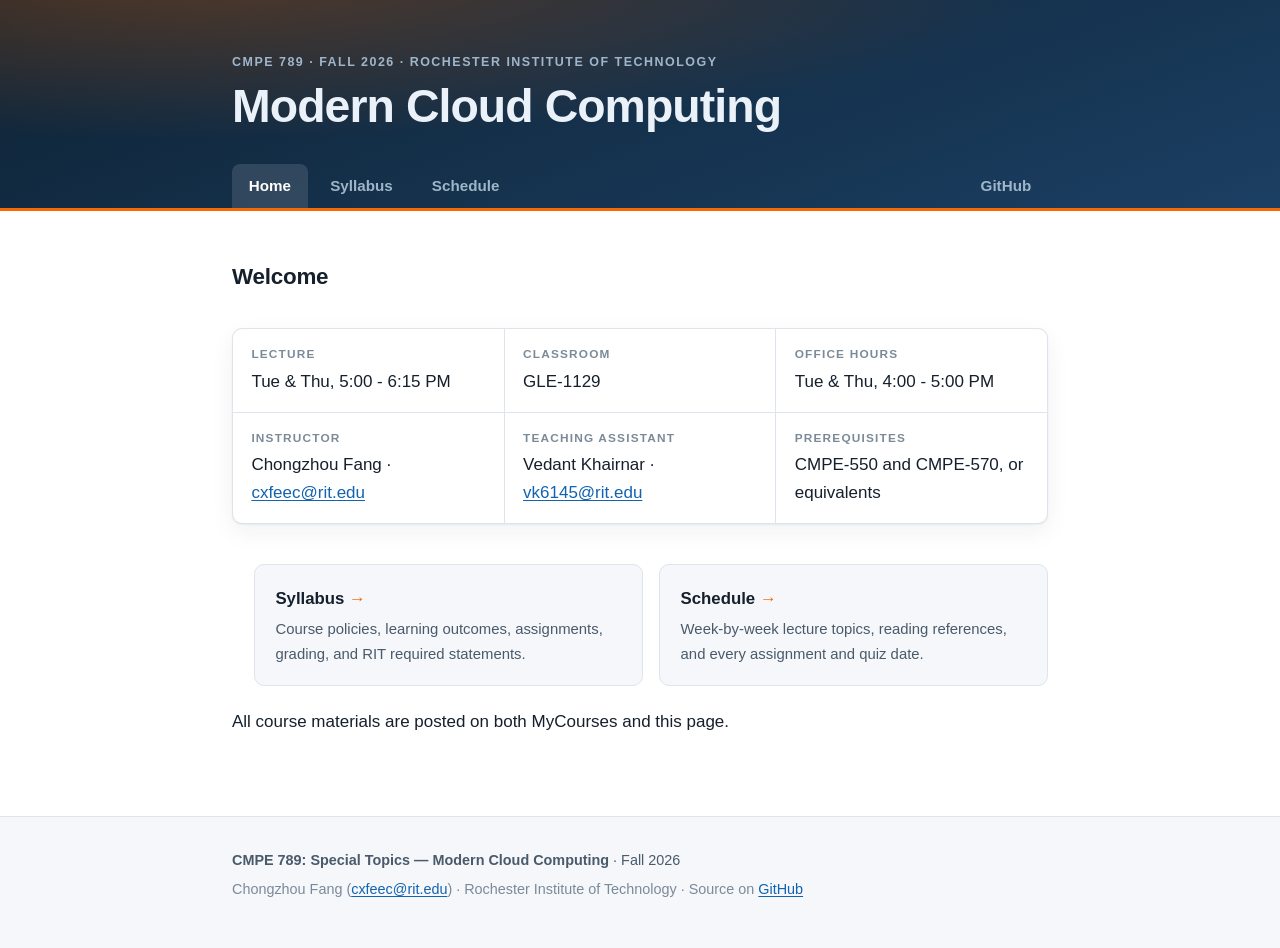
==== index.html @ 0a8a9472 "update index" ====
<!DOCTYPE html>
<html lang="en">
<head>
<meta charset="utf-8">
<meta name="viewport" content="width=device-width, initial-scale=1">
<title>CMPE 789: Modern Cloud Computing</title>
<meta name="description" content="CMPE 789 Special Topics: Modern Cloud Computing — RIT, Fall 2026. Taught by Chongzhou Fang.">
<link rel="stylesheet" href="assets/style.css">
</head>
<body>

<a class="skip-link" href="#content">Skip to content</a>

<header class="site-header">
  <div class="wrap">
    <p class="eyebrow">CMPE 789 &middot; Fall 2026 &middot; Rochester Institute of Technology</p>
    <h1 class="site-title"><a href="index.html">Modern Cloud Computing</a></h1>
    <!-- <p class="site-tagline">
      A graduate special-topics course on the design and development principles
      behind modern cloud computing systems.
    </p> -->
    <nav class="site-nav">
      <a class="is-current" href="index.html">Home</a>
      <a href="syllabus.html">Syllabus</a>
      <a href="schedule.html">Schedule</a>
      <a class="nav-right" href="https://github.com/czfteaching/CMPE789-mcc">GitHub</a>
    </nav>
  </div>
</header>

<main id="content" class="wrap page">

  <h2>Welcome</h2>

  <dl class="factbox">
    <div><dt>Lecture</dt><dd>Tue &amp; Thu, 5:00 - 6:15 PM</dd></div>
    <div><dt>Classroom</dt><dd>GLE-1129</dd></div>
    <div><dt>Office hours</dt><dd>Tue &amp; Thu, 4:00 - 5:00 PM</dd></div>
    <div><dt>Instructor</dt><dd>Chongzhou Fang &middot; <a href="mailto:cxfeec@rit.edu">cxfeec@rit.edu</a></dd></div>
    <div><dt>Teaching assistant</dt><dd>Vedant Khairnar &middot; <a href="mailto:vk6145@rit.edu">vk6145@rit.edu</a></dd></div>
    <div><dt>Prerequisites</dt><dd>CMPE-550 and CMPE-570, or equivalents</dd></div>
  </dl>

  <ul class="cards">
    <li><a class="card" href="syllabus.html">
      <h3>Syllabus <span class="arrow">&rarr;</span></h3>
      <p>Course policies, learning outcomes, assignments, grading, and RIT required statements.</p>
    </a></li>
    <li><a class="card" href="schedule.html">
      <h3>Schedule <span class="arrow">&rarr;</span></h3>
      <p>Week-by-week lecture topics, reading references, and every assignment and quiz date.</p>
    </a></li>
    <!-- <li><a class="card" href="https://github.com/czfteaching/CMPE789-mcc">
      <h3>GitHub <span class="arrow">&rarr;</span></h3>
      <p>Lecture slides, reading links, and course materials — also mirrored on MyCourses.</p>
    </a></li> -->
  </ul>

  
  <p>All course materials are posted on both MyCourses and this page.</p>

</main>

<footer class="site-footer">
  <div class="wrap">
    <p><strong>CMPE 789: Special Topics — Modern Cloud Computing</strong> &middot; Fall 2026</p>
    <p class="muted">
      Chongzhou Fang (<a href="mailto:cxfeec@rit.edu">cxfeec@rit.edu</a>) &middot;
      Rochester Institute of Technology &middot;
      Source on <a href="https://github.com/czfteaching/CMPE789-mcc">GitHub</a>
    </p>
  </div>
</footer>

</body>
</html>
---- assets/style.css ----
/* ==========================================================================
   CMPE 789 — Modern Cloud Computing
   Single stylesheet shared by every page. Plain CSS, no build step.
   ========================================================================== */

:root {
  --ink:          #16202c;
  --ink-soft:     #4a5a6b;
  --ink-faint:    #7b8a99;
  --bg:           #ffffff;
  --bg-soft:      #f5f7fa;
  --bg-sunken:    #eef2f7;
  --rule:         #dde4ec;
  --accent:       #f76902;  /* RIT orange */
  --link:         #1263b0;
  --link-hover:   #0d4a85;
  --header-a:     #0e2233;
  --header-b:     #1b3f63;
  --header-ink:   #eaf1f8;
  --header-faint: #9fb6ca;
  --shadow:       0 1px 2px rgba(16, 34, 51, .06), 0 8px 24px rgba(16, 34, 51, .06);
  --radius:       10px;
  --measure:      54rem;
}

@media (prefers-color-scheme: dark) {
  :root {
    --ink:        #e6edf4;
    --ink-soft:   #a9b8c7;
    --ink-faint:  #7f8fa0;
    --bg:         #0f1720;
    --bg-soft:    #151f2b;
    --bg-sunken:  #1a2635;
    --rule:       #26364a;
    --link:       #6cb2f2;
    --link-hover: #9acbf8;
    --shadow:     0 1px 2px rgba(0, 0, 0, .4), 0 8px 24px rgba(0, 0, 0, .3);
  }
}

*, *::before, *::after { box-sizing: border-box; }

html { -webkit-text-size-adjust: 100%; }

body {
  margin: 0;
  background: var(--bg);
  color: var(--ink);
  font-family: -apple-system, BlinkMacSystemFont, "Segoe UI", Roboto,
               Helvetica, Arial, sans-serif;
  font-size: 17px;
  line-height: 1.65;
  -webkit-font-smoothing: antialiased;
}

.wrap {
  width: 100%;
  max-width: var(--measure);
  margin: 0 auto;
  padding: 0 1.5rem;
}

a { color: var(--link); text-underline-offset: 2px; }
a:hover { color: var(--link-hover); }

.skip-link { position: absolute; left: -9999px; }
.skip-link:focus {
  left: 1rem; top: 1rem; z-index: 10;
  background: var(--accent); color: #fff;
  padding: .5rem .9rem; border-radius: 6px;
}


/* --- Header -------------------------------------------------------------- */

.site-header {
  background:
    radial-gradient(120% 140% at 15% -10%, rgba(247, 105, 2, .28) 0%, rgba(247, 105, 2, 0) 55%),
    linear-gradient(160deg, var(--header-a) 0%, var(--header-b) 100%);
  color: var(--header-ink);
  padding: 3.25rem 0 0;
  border-bottom: 3px solid var(--accent);
}

.eyebrow {
  margin: 0 0 .5rem;
  font-size: .78rem;
  font-weight: 600;
  letter-spacing: .12em;
  text-transform: uppercase;
  color: var(--header-faint);
}

.site-title {
  margin: 0;
  font-size: clamp(2rem, 5vw, 2.9rem);
  font-weight: 700;
  letter-spacing: -.02em;
  line-height: 1.1;
}
.site-title a { color: inherit; text-decoration: none; }
.site-title a:hover { color: #fff; }

.site-tagline {
  margin: .85rem 0 0;
  max-width: 46rem;
  color: var(--header-faint);
  font-size: 1.02rem;
}

.site-nav {
  display: flex;
  flex-wrap: wrap;
  gap: .35rem;
  margin-top: 2rem;
}

.site-nav a {
  display: block;
  padding: .6rem 1.05rem;
  margin-bottom: -3px;
  border-radius: 8px 8px 0 0;
  border-bottom: 3px solid transparent;
  color: var(--header-faint);
  font-weight: 600;
  font-size: .95rem;
  text-decoration: none;
}
.site-nav a:hover { color: #fff; background: rgba(255, 255, 255, .08); }
.site-nav a.is-current {
  color: #fff;
  background: rgba(255, 255, 255, .12);
  border-bottom-color: var(--accent);
}
.site-nav .nav-right { margin-left: auto; }


/* --- Content ------------------------------------------------------------- */

.page {
  padding-top: 3rem;
  padding-bottom: 4rem;
}
/* For pages built around a wide table. */
.page--wide { max-width: 74rem; }

.page-title {
  margin: 0 0 .35rem;
  font-size: clamp(1.7rem, 4vw, 2.25rem);
  font-weight: 700;
  letter-spacing: -.02em;
  line-height: 1.2;
}
.page-subtitle {
  margin: 0 0 2rem;
  color: var(--ink-soft);
  font-size: 1.05rem;
}

.page h2 {
  margin: 2.75rem 0 .75rem;
  padding-top: 1.5rem;
  border-top: 1px solid var(--rule);
  font-size: 1.4rem;
  font-weight: 700;
  letter-spacing: -.01em;
}
.page h2:first-child { margin-top: 0; padding-top: 0; border-top: 0; }

.page h3 { margin: 2rem 0 .5rem; font-size: 1.12rem; font-weight: 600; }
.page h4 { margin: 1.5rem 0 .4rem; font-size: 1rem; font-weight: 600; color: var(--ink-soft); }

.page p, .page ul, .page ol { margin: 0 0 1rem; }
.page ul, .page ol { padding-left: 1.35rem; }
.page li { margin-bottom: .35rem; }
.page li > ul, .page li > ol { margin-top: .35rem; }

.page hr { border: 0; border-top: 1px solid var(--rule); margin: 2.5rem 0; }

.page blockquote {
  margin: 1.5rem 0;
  padding: .75rem 1.25rem;
  border-left: 3px solid var(--accent);
  background: var(--bg-soft);
  border-radius: 0 var(--radius) var(--radius) 0;
  color: var(--ink-soft);
}
.page blockquote > :last-child { margin-bottom: 0; }

code, kbd, samp, pre {
  font-family: ui-monospace, SFMono-Regular, Menlo, Consolas, monospace;
}
.page code {
  background: var(--bg-sunken);
  padding: .12em .38em;
  border-radius: 4px;
  font-size: .88em;
}
.page pre {
  background: var(--bg-sunken);
  padding: 1rem 1.1rem;
  border-radius: var(--radius);
  overflow-x: auto;
  font-size: .88rem;
  line-height: 1.55;
}
.page pre code { background: none; padding: 0; font-size: inherit; }


/* --- Tables -------------------------------------------------------------- */

/* Wrap a wide table in <div class="table-scroll"> so it scrolls on its own
   instead of pushing the whole page sideways on small screens. */
.table-scroll {
  overflow-x: auto;
  margin: 1.25rem 0 1.75rem;
  border: 1px solid var(--rule);
  border-radius: var(--radius);
  box-shadow: var(--shadow);
  -webkit-overflow-scrolling: touch;
}

table {
  border-collapse: collapse;
  width: 100%;
  font-size: .93rem;
  background: var(--bg);
}
.table-scroll > table { margin: 0; min-width: 46rem; }

thead th {
  background: var(--bg-soft);
  text-align: left;
  font-weight: 600;
  font-size: .8rem;
  letter-spacing: .06em;
  text-transform: uppercase;
  white-space: nowrap;
  padding: .7rem .9rem;
  border-bottom: 2px solid var(--rule);
}

tbody td {
  padding: .7rem .9rem;
  border-bottom: 1px solid var(--rule);
  vertical-align: top;
}
tbody tr:last-child td { border-bottom: 0; }
tbody tr:hover td { background: var(--bg-soft); }

/* Break rows (October break, Thanksgiving, end of instruction). */
tbody tr.is-break td { background: var(--bg-sunken); color: var(--ink-soft); font-style: italic; }
tbody tr.is-break:hover td { background: var(--bg-sunken); }

/* Narrow columns in the schedule table. */
.col-narrow { width: 4.5rem; white-space: nowrap; }


/* --- Reusable blocks ----------------------------------------------------- */

.lede {
  font-size: 1.15rem;
  line-height: 1.6;
  color: var(--ink-soft);
  margin-bottom: 2rem;
}

/* Key/value grid — used for the course facts on the home page. */
.factbox {
  display: grid;
  grid-template-columns: repeat(auto-fit, minmax(15rem, 1fr));
  gap: 1px;
  background: var(--rule);
  border: 1px solid var(--rule);
  border-radius: var(--radius);
  overflow: hidden;
  margin: 2rem 0 2.5rem;
  box-shadow: var(--shadow);
}
.factbox > div { background: var(--bg); padding: 1rem 1.15rem; }
.factbox dt {
  font-size: .74rem;
  font-weight: 600;
  letter-spacing: .1em;
  text-transform: uppercase;
  color: var(--ink-faint);
  margin-bottom: .2rem;
}
.factbox dd { margin: 0; font-weight: 500; }

/* Linked cards. */
.cards {
  display: grid;
  grid-template-columns: repeat(auto-fit, minmax(16rem, 1fr));
  gap: 1rem;
  margin: 1.5rem 0 2.5rem;
  padding: 0;
  list-style: none;
}
.card {
  display: block;
  padding: 1.2rem 1.3rem;
  background: var(--bg-soft);
  border: 1px solid var(--rule);
  border-radius: var(--radius);
  text-decoration: none;
  color: inherit;
  transition: transform .12s ease, box-shadow .12s ease, border-color .12s ease;
}
.card:hover {
  transform: translateY(-2px);
  border-color: var(--accent);
  box-shadow: var(--shadow);
  color: inherit;
}
.card h3 { margin: 0 0 .3rem; font-size: 1.05rem; font-weight: 600; }
.card p { margin: 0; font-size: .93rem; color: var(--ink-soft); }
.card .arrow { color: var(--accent); font-weight: 700; }

/* Highlighted note. */
.callout {
  padding: 1rem 1.25rem;
  background: var(--bg-soft);
  border: 1px solid var(--rule);
  border-left: 3px solid var(--accent);
  border-radius: 0 var(--radius) var(--radius) 0;
  margin: 1.75rem 0;
}
.callout > :last-child { margin-bottom: 0; }


/* --- Footer -------------------------------------------------------------- */

.site-footer {
  border-top: 1px solid var(--rule);
  background: var(--bg-soft);
  padding: 2rem 0 2.5rem;
  font-size: .9rem;
  color: var(--ink-soft);
}
.site-footer p { margin: 0 0 .35rem; }
.site-footer .muted { color: var(--ink-faint); }


/* --- Small screens ------------------------------------------------------- */

@media (max-width: 40rem) {
  body { font-size: 16px; }
  .site-header { padding-top: 2.25rem; }
  .site-nav { gap: .2rem; }
  .site-nav a { padding: .5rem .7rem; font-size: .88rem; }
  .site-nav .nav-right { margin-left: 0; }
  .page { padding-top: 2rem; }
}

@media print {
  .site-nav, .skip-link { display: none; }
  .site-header { background: none; color: #000; border-bottom: 2px solid #000; }
  .eyebrow, .site-tagline { color: #444; }
  .table-scroll { overflow: visible; box-shadow: none; }
  .table-scroll > table { min-width: 0; }
  a { color: #000; }
}
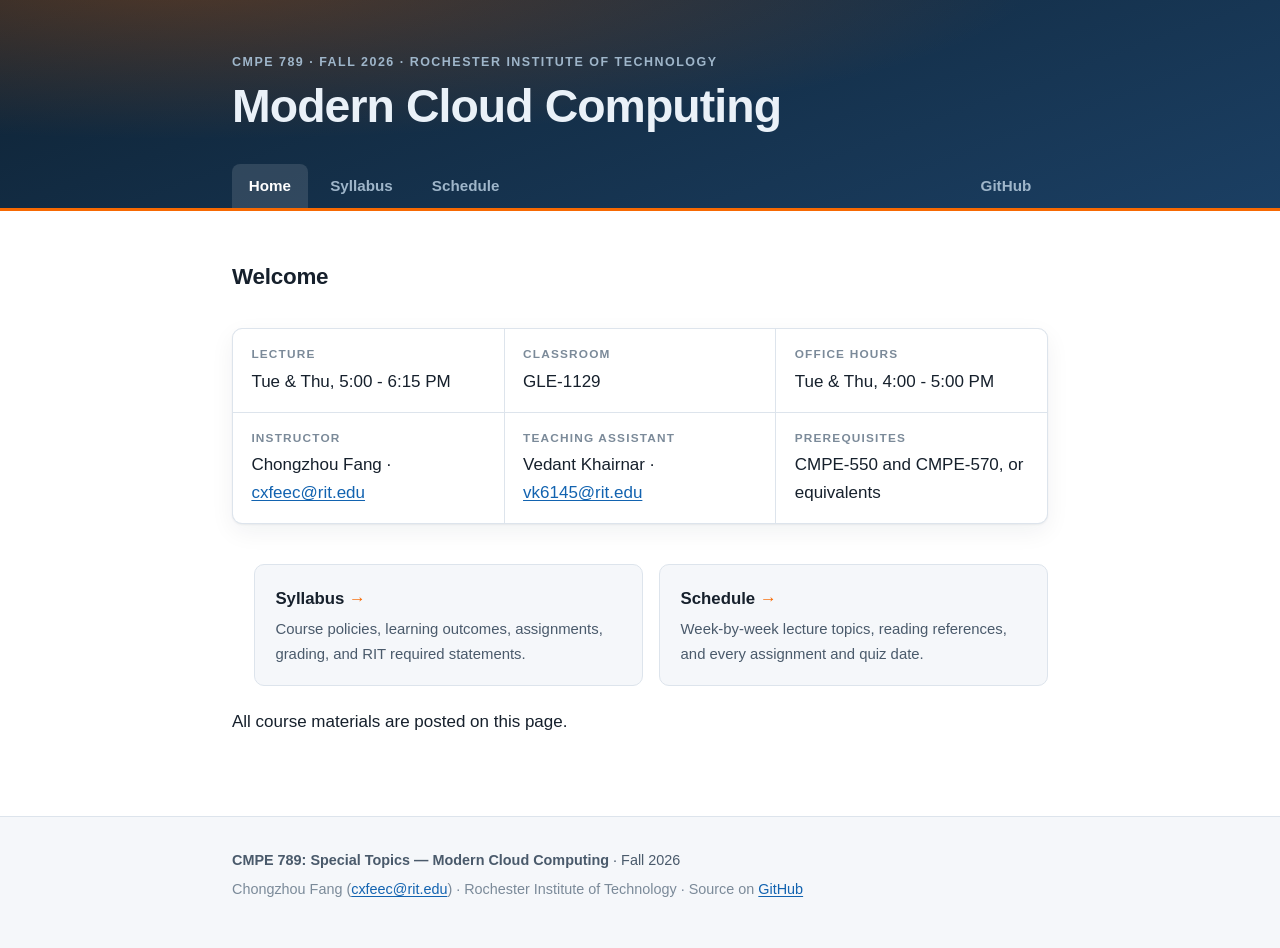
==== commit 8f4f6703: "update index and syllabus" ====
--- a/index.html
+++ b/index.html
@@ -57,7 +57,7 @@
   </ul>
 
   
-  <p>All course materials are posted on both MyCourses and this page.</p>
+  <p>All course materials are posted on this page.</p>
 
 </main>
 
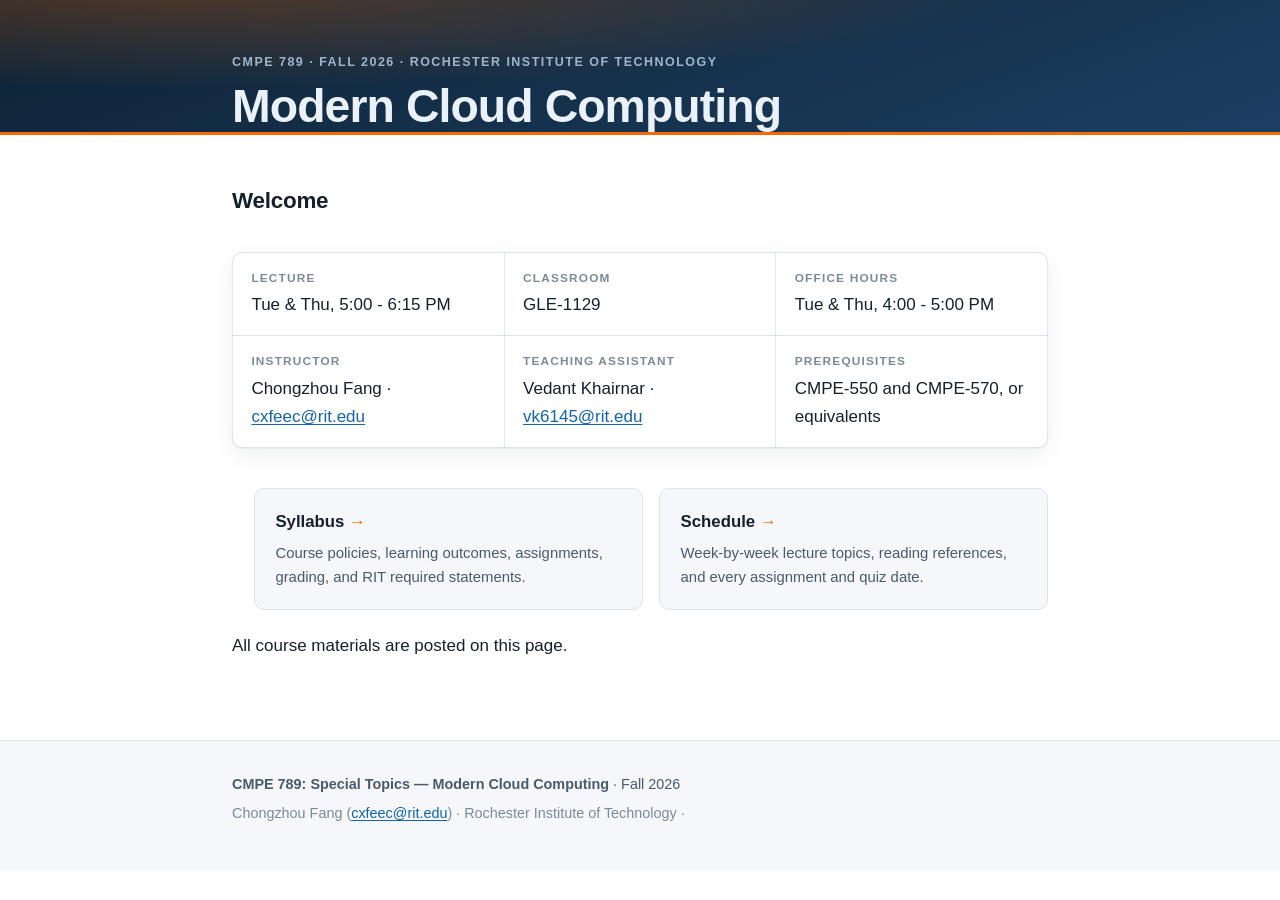
==== commit 49ddd3ae: "remove Github" ====
--- a/index.html
+++ b/index.html
@@ -19,12 +19,12 @@
       A graduate special-topics course on the design and development principles
       behind modern cloud computing systems.
     </p> -->
-    <nav class="site-nav">
+    <!-- <nav class="site-nav">
       <a class="is-current" href="index.html">Home</a>
       <a href="syllabus.html">Syllabus</a>
       <a href="schedule.html">Schedule</a>
       <a class="nav-right" href="https://github.com/czfteaching/CMPE789-mcc">GitHub</a>
-    </nav>
+    </nav> -->
   </div>
 </header>
 
@@ -50,10 +50,7 @@
       <h3>Schedule <span class="arrow">&rarr;</span></h3>
       <p>Week-by-week lecture topics, reading references, and every assignment and quiz date.</p>
     </a></li>
-    <!-- <li><a class="card" href="https://github.com/czfteaching/CMPE789-mcc">
-      <h3>GitHub <span class="arrow">&rarr;</span></h3>
-      <p>Lecture slides, reading links, and course materials — also mirrored on MyCourses.</p>
-    </a></li> -->
+    
   </ul>
 
   
@@ -67,7 +64,7 @@
     <p class="muted">
       Chongzhou Fang (<a href="mailto:cxfeec@rit.edu">cxfeec@rit.edu</a>) &middot;
       Rochester Institute of Technology &middot;
-      Source on <a href="https://github.com/czfteaching/CMPE789-mcc">GitHub</a>
+      <!-- Source on <a href="https://github.com/czfteaching/CMPE789-mcc">GitHub</a> -->
     </p>
   </div>
 </footer>
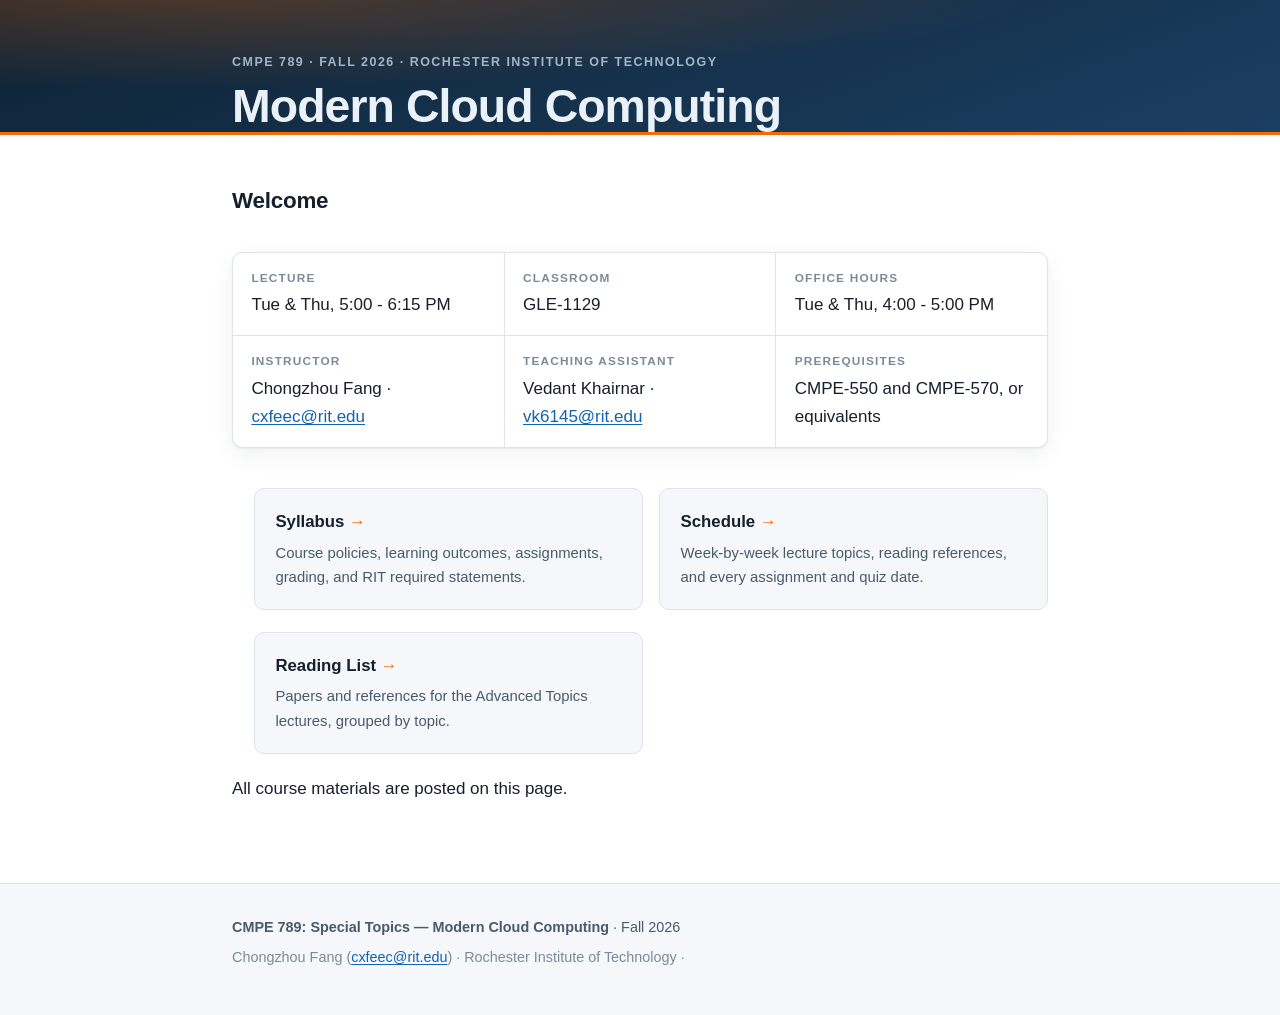
==== commit d7e9e1af: "add reading list" ====
--- a/index.html
+++ b/index.html
@@ -23,6 +23,7 @@
       <a class="is-current" href="index.html">Home</a>
       <a href="syllabus.html">Syllabus</a>
       <a href="schedule.html">Schedule</a>
+      <a href="reading.html">Reading List</a>
       <a class="nav-right" href="https://github.com/czfteaching/CMPE789-mcc">GitHub</a>
     </nav> -->
   </div>
@@ -50,7 +51,10 @@
       <h3>Schedule <span class="arrow">&rarr;</span></h3>
       <p>Week-by-week lecture topics, reading references, and every assignment and quiz date.</p>
     </a></li>
-    
+    <li><a class="card" href="reading.html">
+      <h3>Reading List <span class="arrow">&rarr;</span></h3>
+      <p>Papers and references for the Advanced Topics lectures, grouped by topic.</p>
+    </a></li>
   </ul>
 
   
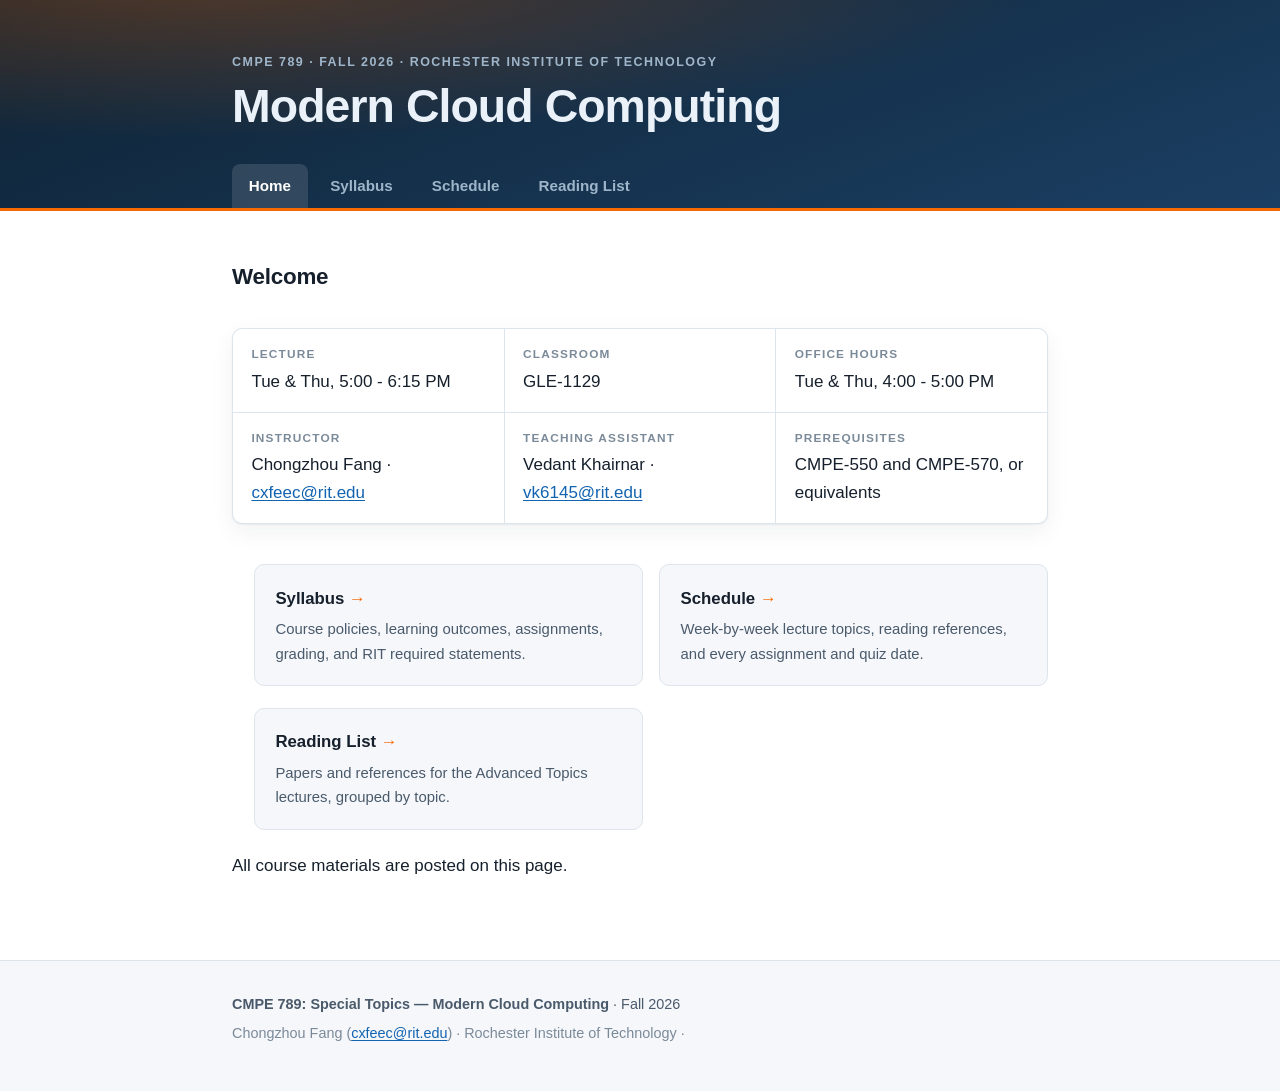
==== commit cb889f9f: "restore nav bar" ====
--- a/index.html
+++ b/index.html
@@ -19,13 +19,12 @@
       A graduate special-topics course on the design and development principles
       behind modern cloud computing systems.
     </p> -->
-    <!-- <nav class="site-nav">
+    <nav class="site-nav">
       <a class="is-current" href="index.html">Home</a>
       <a href="syllabus.html">Syllabus</a>
       <a href="schedule.html">Schedule</a>
       <a href="reading.html">Reading List</a>
-      <a class="nav-right" href="https://github.com/czfteaching/CMPE789-mcc">GitHub</a>
-    </nav> -->
+    </nav>
   </div>
 </header>
 
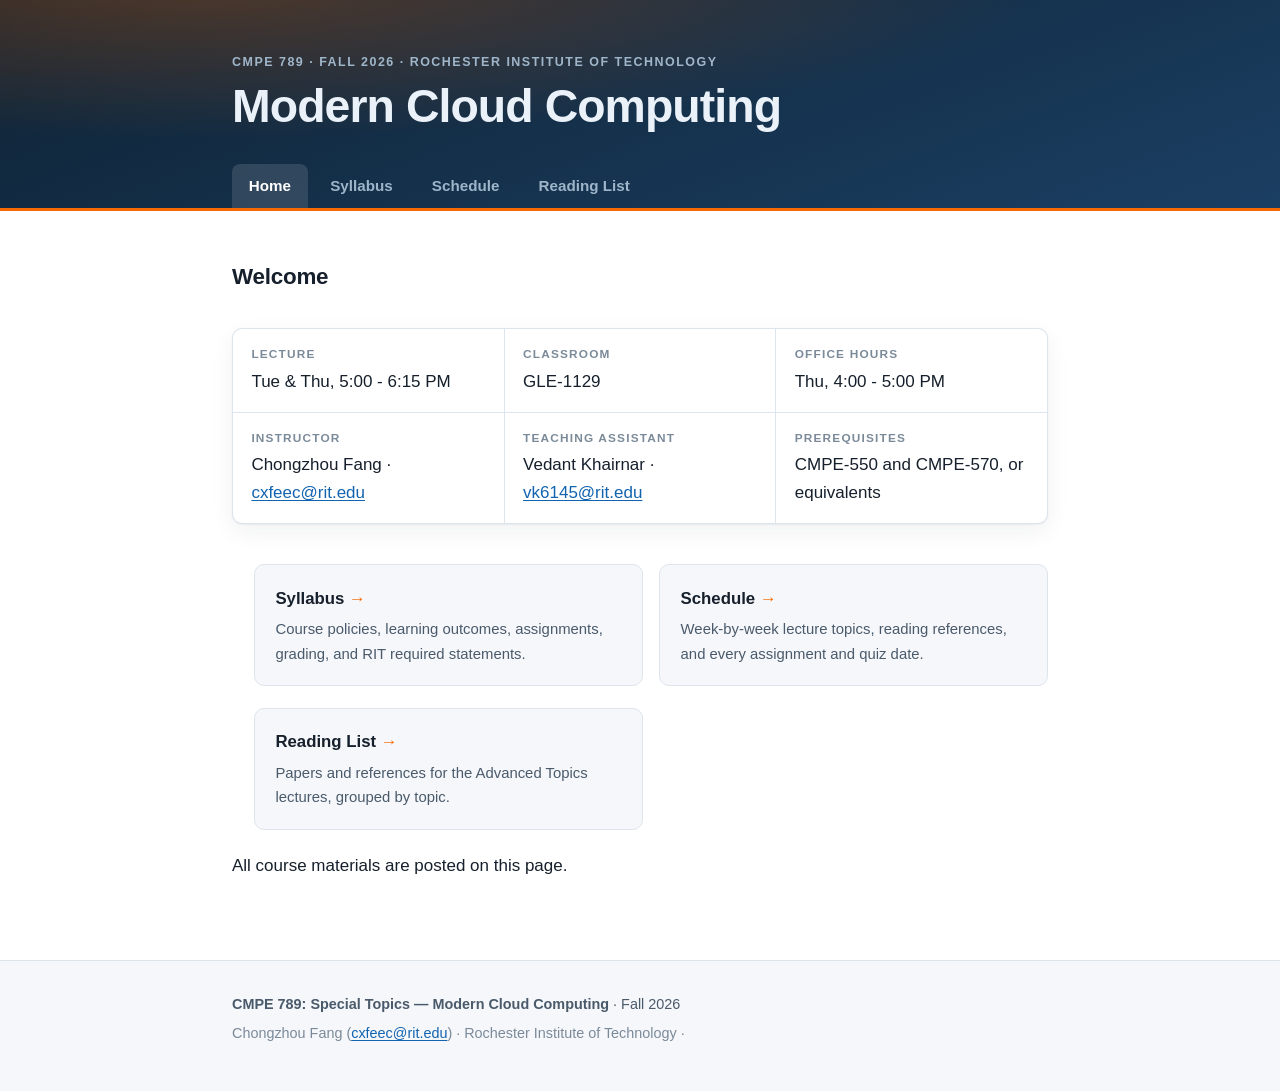
==== commit dd8c171c: "update lec3;change OH" ====
--- a/index.html
+++ b/index.html
@@ -35,7 +35,7 @@
   <dl class="factbox">
     <div><dt>Lecture</dt><dd>Tue &amp; Thu, 5:00 - 6:15 PM</dd></div>
     <div><dt>Classroom</dt><dd>GLE-1129</dd></div>
-    <div><dt>Office hours</dt><dd>Tue &amp; Thu, 4:00 - 5:00 PM</dd></div>
+    <div><dt>Office hours</dt><dd>Thu, 4:00 - 5:00 PM</dd></div>
     <div><dt>Instructor</dt><dd>Chongzhou Fang &middot; <a href="mailto:cxfeec@rit.edu">cxfeec@rit.edu</a></dd></div>
     <div><dt>Teaching assistant</dt><dd>Vedant Khairnar &middot; <a href="mailto:vk6145@rit.edu">vk6145@rit.edu</a></dd></div>
     <div><dt>Prerequisites</dt><dd>CMPE-550 and CMPE-570, or equivalents</dd></div>
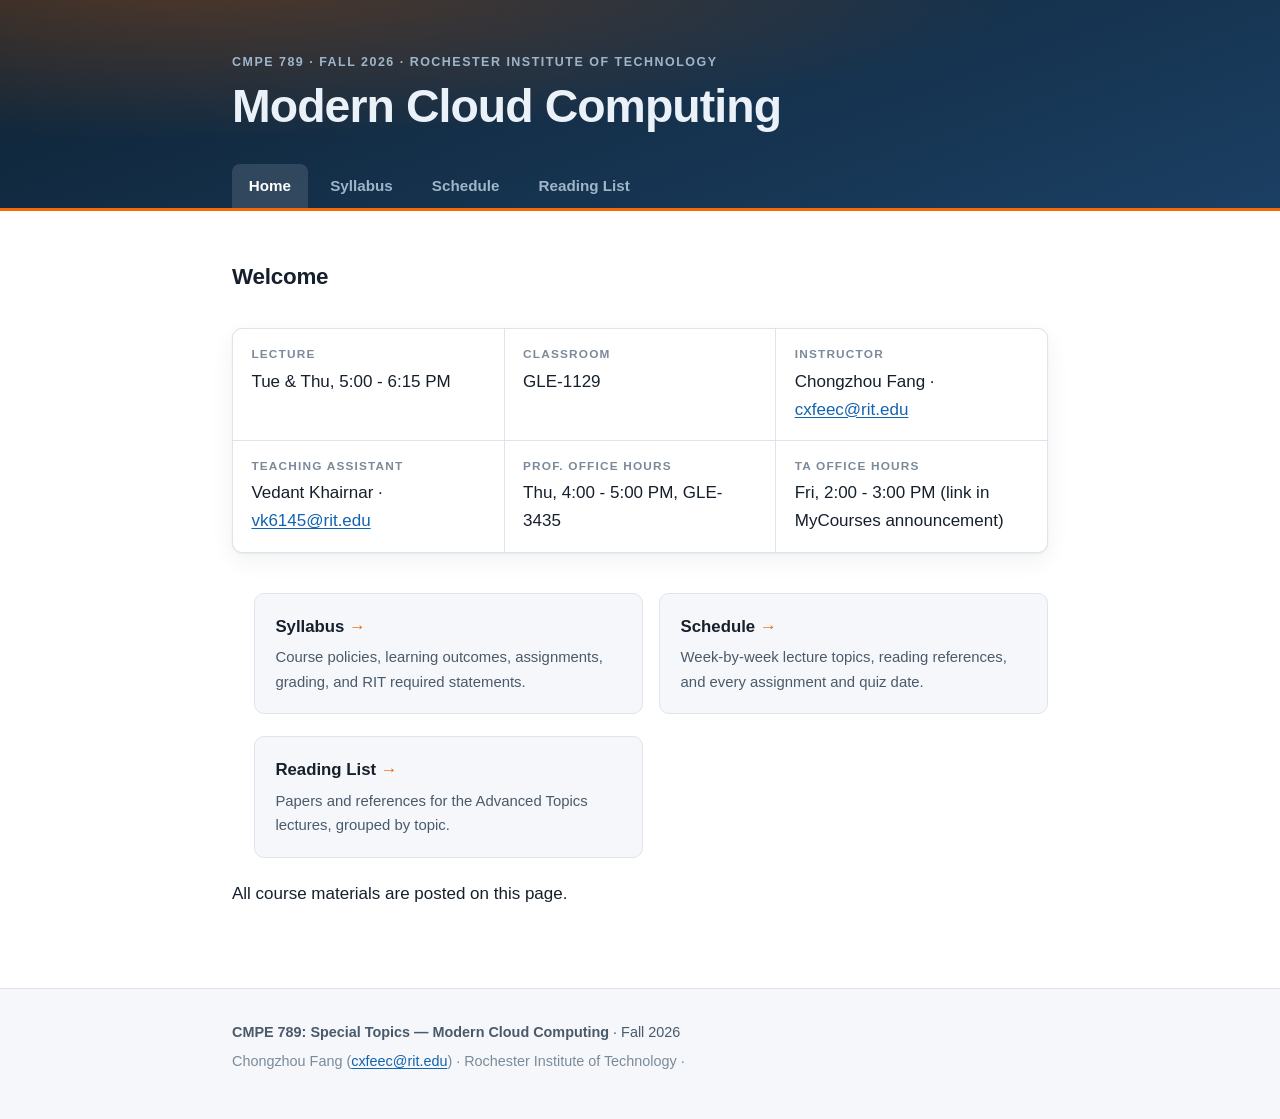
==== commit d9aebb1c: "update TA OH" ====
--- a/index.html
+++ b/index.html
@@ -35,10 +35,11 @@
   <dl class="factbox">
     <div><dt>Lecture</dt><dd>Tue &amp; Thu, 5:00 - 6:15 PM</dd></div>
     <div><dt>Classroom</dt><dd>GLE-1129</dd></div>
-    <div><dt>Office hours</dt><dd>Thu, 4:00 - 5:00 PM</dd></div>
     <div><dt>Instructor</dt><dd>Chongzhou Fang &middot; <a href="mailto:cxfeec@rit.edu">cxfeec@rit.edu</a></dd></div>
     <div><dt>Teaching assistant</dt><dd>Vedant Khairnar &middot; <a href="mailto:vk6145@rit.edu">vk6145@rit.edu</a></dd></div>
-    <div><dt>Prerequisites</dt><dd>CMPE-550 and CMPE-570, or equivalents</dd></div>
+    <div><dt>Prof. Office hours</dt><dd>Thu, 4:00 - 5:00 PM, GLE-3435</dd></div>
+    <div><dt>TA Office hours</dt><dd>Fri, 2:00 - 3:00 PM (link in MyCourses announcement)</dd></div>
+    <!-- <div><dt>Prerequisites</dt><dd>CMPE-550 and CMPE-570, or equivalents</dd></div> -->
   </dl>
 
   <ul class="cards">
